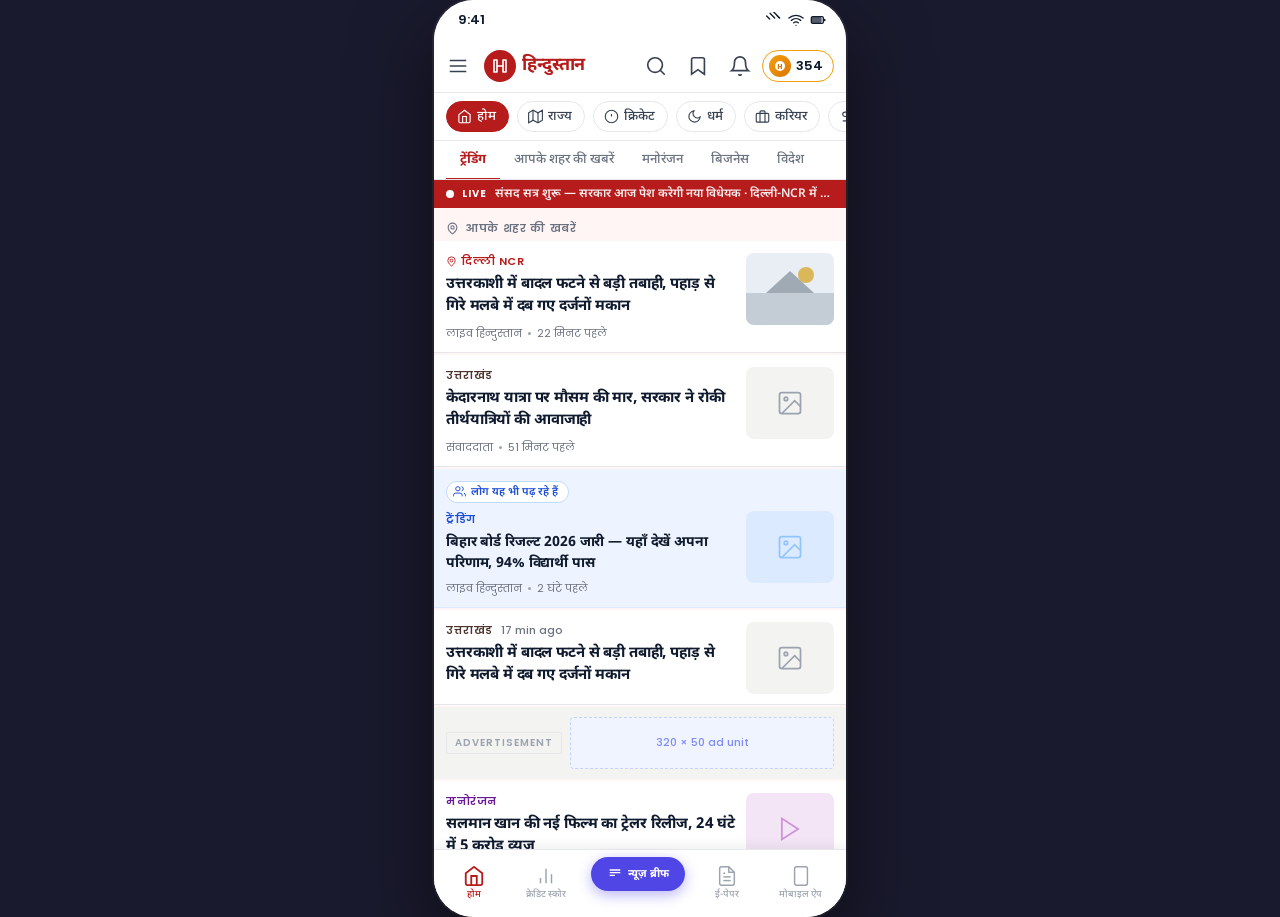
==== lh-home-screen.html @ f662c7d0 "feat: add LH Home screen + wire onboarding flow - lh-home-screen.html — 412×917px mobile Home screen" ====
<!DOCTYPE html>
<html lang="hi" dir="ltr">
<head>
  <meta charset="utf-8">
  <meta name="viewport" content="width=device-width, initial-scale=1.0">
  <title>लाइव हिन्दुस्तान — होम</title>
  <link rel="preconnect" href="https://fonts.googleapis.com">
  <link rel="preconnect" href="https://fonts.gstatic.com" crossorigin>
  <link href="https://fonts.googleapis.com/css2?family=Noto+Sans+Devanagari:wght@400;500;700&family=Poppins:wght@400;500;600;700&display=swap" rel="stylesheet">
  <style>
    /* ─── Tokens ─────────────────────────────────────── */
    :root {
      --khabar-50:  #FFF5F5;
      --khabar-100: #FFCDD2;
      --khabar-600: #B71C1C;
      --khabar-700: #9E1414;

      --ink-900: #0F1A2E;
      --ink-700: #374151;
      --ink-500: #6B7280;
      --ink-300: #9CA3AF;
      --ink-100: #E5E7EB;

      --paper:          #FAFAF8;
      --surface:        #FFFFFF;
      --surface-raised: #F3F4F2;
      --line:           #E5E7EB;
      --line-strong:    #D1D5DB;

      --cat-sports:            #E65100;
      --cat-sports-bg:         #FFF3E0;
      --cat-entertainment:     #6A1B9A;
      --cat-entertainment-bg:  #F3E5F5;
      --cat-national:          #4E342E;
      --cat-national-bg:       #EFEBE9;
      --cat-info:              #0277BD;
      --cat-info-bg:           #E1F5FE;
      --cat-local:             #1B5E20;
      --cat-local-bg:          #E8F5E9;

      --coin-gold: #F59E0B;

      --radius-sm:   4px;
      --radius-md:   8px;
      --radius-lg:  12px;
      --radius-full: 9999px;

      --shadow-xs: 0 1px 2px rgba(15,26,46,0.06);
      --shadow-sm: 0 2px 8px rgba(15,26,46,0.10);

      --duration-sm: 160ms;
      --duration-md: 240ms;
      --ease-out: cubic-bezier(0.16,1,0.3,1);

      --font-deva:  'Noto Sans Devanagari', sans-serif;
      --font-latin: 'Poppins', sans-serif;

      /* phone frame */
      --frame-w: 412px;
      --frame-h: 917px;
    }

    *, *::before, *::after { box-sizing: border-box; margin: 0; padding: 0; }
    html { background: #1a1a2e; min-height: 100vh; display: flex; align-items: center; justify-content: center; }
    body { font-family: var(--font-deva); color: var(--ink-900); -webkit-font-smoothing: antialiased; }
    a { color: inherit; text-decoration: none; }
    img, svg { display: block; }
    button { font: inherit; cursor: pointer; border: none; background: none; }

    /* ─── Phone Frame ─────────────────────────────────── */
    .phone-frame {
      width: var(--frame-w);
      height: var(--frame-h);
      background: var(--khabar-50);
      border-radius: 40px;
      overflow: hidden;
      position: relative;
      box-shadow: 0 32px 80px rgba(0,0,0,0.55), 0 0 0 2px rgba(255,255,255,0.08);
      display: flex;
      flex-direction: column;
    }

    /* ─── Status Bar ──────────────────────────────────── */
    .status-bar {
      background: var(--surface);
      height: 40px;
      display: flex;
      align-items: center;
      justify-content: space-between;
      padding: 0 20px 0 24px;
      flex-shrink: 0;
    }
    .status-time {
      font-family: var(--font-latin);
      font-size: 13px;
      font-weight: 600;
      color: var(--ink-900);
    }
    .status-icons {
      display: flex;
      align-items: center;
      gap: 6px;
      color: var(--ink-900);
    }
    .status-icons svg { width:16px; height:16px; stroke:currentColor; stroke-width:2; fill:none; }

    /* ─── App Header ──────────────────────────────────── */
    .app-header {
      background: var(--surface);
      border-bottom: 1px solid var(--line);
      flex-shrink: 0;
      box-shadow: var(--shadow-xs);
    }
    .app-header-row {
      height: 52px;
      display: flex;
      align-items: center;
      justify-content: space-between;
      padding: 0 12px 0 4px;
    }
    .header-left {
      display: flex;
      align-items: center;
      gap: 2px;
    }
    .icon-btn {
      width: 40px;
      height: 40px;
      display: grid;
      place-items: center;
      border-radius: var(--radius-sm);
      color: var(--ink-700);
      transition: background var(--duration-sm);
    }
    .icon-btn:hover { background: var(--surface-raised); }
    .icon-btn svg { width:22px; height:22px; stroke:currentColor; stroke-width:1.8; fill:none; }

    .lh-wordmark {
      display: flex;
      align-items: center;
      gap: 6px;
      padding: 0 4px;
    }
    .lh-logo-circle {
      width: 32px; height: 32px;
      background: var(--khabar-600);
      border-radius: 50%;
      display: flex; align-items: center; justify-content: center;
      flex-shrink: 0;
    }
    .lh-logo-circle svg { width:18px; height:18px; fill:none; stroke:#fff; stroke-width:2.2; }
    .lh-brand-text {
      font-family: var(--font-deva);
      font-size: 18px;
      font-weight: 700;
      color: var(--khabar-600);
      letter-spacing: -0.02em;
      line-height: 1;
    }

    .header-right {
      display: flex;
      align-items: center;
      gap: 2px;
    }
    .coin-badge {
      display: flex;
      align-items: center;
      gap: 5px;
      background: var(--surface);
      border: 1.5px solid var(--coin-gold);
      border-radius: var(--radius-full);
      padding: 4px 10px 4px 6px;
      font-family: var(--font-latin);
      font-size: 13px;
      font-weight: 600;
      color: var(--ink-900);
    }
    .coin-circle {
      width: 22px; height: 22px;
      background: linear-gradient(135deg, #F59E0B, #D97706);
      border-radius: 50%;
      display: flex; align-items: center; justify-content: center;
    }
    .coin-circle svg { width:12px; height:12px; fill:#fff; }

    /* ─── Category Nav ────────────────────────────────── */
    .category-nav {
      background: var(--surface);
      overflow-x: auto;
      scrollbar-width: none;
      -webkit-overflow-scrolling: touch;
      flex-shrink: 0;
      padding: 8px 12px;
      display: flex;
      gap: 8px;
      align-items: center;
      border-bottom: 1px solid var(--line);
    }
    .category-nav::-webkit-scrollbar { display: none; }

    .cat-pill {
      display: flex;
      align-items: center;
      gap: 5px;
      padding: 6px 12px 6px 10px;
      border-radius: var(--radius-full);
      border: 1.5px solid var(--line);
      font-family: var(--font-deva);
      font-size: 13px;
      font-weight: 500;
      color: var(--ink-700);
      white-space: nowrap;
      flex-shrink: 0;
      background: var(--surface);
      transition: all var(--duration-sm);
    }
    .cat-pill svg { width:15px; height:15px; stroke:currentColor; stroke-width:1.8; fill:none; flex-shrink:0; }
    .cat-pill:hover { border-color: var(--khabar-600); color: var(--khabar-600); }

    .cat-pill.active {
      background: var(--khabar-600);
      border-color: var(--khabar-600);
      color: #fff;
    }
    .cat-pill.active svg { stroke: #fff; }

    /* ─── Sub Nav ─────────────────────────────────────── */
    .sub-nav {
      background: var(--surface);
      overflow-x: auto;
      scrollbar-width: none;
      flex-shrink: 0;
      border-bottom: 1.5px solid var(--line);
    }
    .sub-nav::-webkit-scrollbar { display: none; }
    .sub-nav-inner {
      display: flex;
      align-items: center;
      padding: 0 12px;
      gap: 0;
    }
    .sub-tab {
      padding: 10px 14px;
      font-family: var(--font-deva);
      font-size: 13px;
      font-weight: 500;
      color: var(--ink-500);
      white-space: nowrap;
      border-bottom: 2px solid transparent;
      margin-bottom: -1.5px;
      transition: all var(--duration-sm);
      flex-shrink: 0;
    }
    .sub-tab:hover { color: var(--khabar-600); }
    .sub-tab.active {
      color: var(--khabar-600);
      border-bottom-color: var(--khabar-600);
      font-weight: 700;
    }

    /* ─── Feed ────────────────────────────────────────── */
    .feed {
      flex: 1;
      overflow-y: auto;
      background: var(--khabar-50);
      scrollbar-width: none;
      padding-bottom: 72px; /* bottom nav clearance */
    }
    .feed::-webkit-scrollbar { display: none; }

    /* Section label */
    .section-label {
      display: flex;
      align-items: center;
      gap: 6px;
      padding: 10px 12px 4px;
      font-family: var(--font-latin);
      font-size: 11px;
      font-weight: 600;
      letter-spacing: 0.06em;
      text-transform: uppercase;
      color: var(--ink-500);
    }
    .section-label svg { width:13px; height:13px; stroke:currentColor; stroke-width:2; fill:none; }

    /* ── News Card ── */
    .news-card {
      background: var(--surface);
      margin: 0 0 2px;
      padding: 12px 12px 10px;
      display: flex;
      gap: 10px;
      align-items: flex-start;
      border-bottom: 1px solid var(--line);
    }
    .news-card:first-of-type { margin-top: 0; }

    .card-body { flex: 1; min-width: 0; }
    .card-cat {
      font-family: var(--font-latin);
      font-size: 11px;
      font-weight: 600;
      letter-spacing: 0.05em;
      text-transform: uppercase;
      color: var(--khabar-600);
      margin-bottom: 4px;
      display: flex;
      align-items: center;
      gap: 4px;
    }
    .card-cat svg { width:11px; height:11px; stroke:currentColor; stroke-width:2; fill:none; }
    .card-cat.cat-uttarakhand { color: var(--cat-national); }
    .card-cat.cat-sports      { color: var(--cat-sports); }
    .card-cat.cat-entertainment { color: var(--cat-entertainment); }

    .card-headline {
      font-family: var(--font-deva);
      font-size: 15px;
      font-weight: 700;
      line-height: 1.5;
      color: var(--ink-900);
      letter-spacing: -0.01em;
      margin-bottom: 6px;
      display: -webkit-box;
      -webkit-line-clamp: 3;
      -webkit-box-orient: vertical;
      overflow: hidden;
    }
    .card-meta {
      font-family: var(--font-latin);
      font-size: 11px;
      color: var(--ink-500);
      display: flex;
      align-items: center;
      gap: 6px;
    }
    .card-meta .dot { width:3px; height:3px; background:var(--ink-300); border-radius:50%; flex-shrink:0; }

    .card-thumb {
      width: 88px;
      height: 72px;
      border-radius: var(--radius-md);
      overflow: hidden;
      flex-shrink: 0;
      background: var(--surface-raised);
      position: relative;
    }
    .card-thumb img { width:100%; height:100%; object-fit:cover; }
    /* placeholder thumb */
    .card-thumb.placeholder {
      display: flex; align-items: center; justify-content: center;
    }
    .card-thumb.placeholder svg { width:28px; height:28px; stroke:var(--ink-300); stroke-width:1.5; fill:none; }

    /* ── Trending card (light blue bg) ── */
    .card-trending {
      background: #EEF4FF;
      border-bottom: 1px solid #DBEAFE;
      margin: 0 0 2px;
      padding: 12px 12px 10px;
    }
    .trending-chip {
      display: inline-flex;
      align-items: center;
      gap: 5px;
      background: var(--surface);
      border: 1px solid #BFDBFE;
      border-radius: var(--radius-full);
      padding: 3px 10px 3px 6px;
      font-family: var(--font-deva);
      font-size: 11px;
      font-weight: 600;
      color: #1D4ED8;
      margin-bottom: 8px;
    }
    .trending-chip svg { width:13px; height:13px; stroke:#1D4ED8; stroke-width:1.8; fill:none; }
    .card-trending .card-headline { font-size: 15px; }

    /* ── Ad strip ── */
    .ad-strip {
      background: var(--surface-raised);
      margin: 2px 0;
      padding: 10px 12px;
      display: flex;
      align-items: center;
      justify-content: center;
      gap: 8px;
    }
    .ad-label {
      font-family: var(--font-latin);
      font-size: 10px;
      font-weight: 600;
      letter-spacing: 0.1em;
      color: var(--ink-300);
      text-transform: uppercase;
      border: 1px solid var(--line);
      padding: 2px 8px;
      border-radius: 2px;
    }
    .ad-banner {
      flex: 1;
      height: 52px;
      background: #F0F4FF;
      border-radius: var(--radius-sm);
      border: 1px dashed #C7D2FE;
      display: flex; align-items: center; justify-content: center;
    }
    .ad-banner-text {
      font-family: var(--font-latin);
      font-size: 11px;
      color: #818CF8;
      font-weight: 500;
    }

    /* ── Breaking strip ── */
    .breaking-strip {
      background: var(--khabar-600);
      padding: 6px 12px;
      display: flex;
      align-items: center;
      gap: 8px;
      margin: 0 0 2px;
    }
    .live-dot {
      width: 8px; height: 8px;
      background: #fff;
      border-radius: 50%;
      flex-shrink: 0;
      animation: pulse-live 1.6s ease-in-out infinite;
    }
    @keyframes pulse-live {
      0%, 100% { opacity: 1; }
      50% { opacity: 0.3; }
    }
    .breaking-label {
      font-family: var(--font-latin);
      font-size: 10px;
      font-weight: 700;
      letter-spacing: 0.1em;
      color: #fff;
      text-transform: uppercase;
      flex-shrink: 0;
    }
    .breaking-text {
      font-family: var(--font-deva);
      font-size: 12px;
      font-weight: 600;
      color: rgba(255,255,255,0.92);
      white-space: nowrap;
      overflow: hidden;
      text-overflow: ellipsis;
    }

    /* ─── Bottom Tab Bar ──────────────────────────────── */
    .bottom-nav {
      position: absolute;
      bottom: 0; left: 0; right: 0;
      height: 68px;
      background: var(--surface);
      border-top: 1px solid var(--line);
      display: flex;
      align-items: center;
      justify-content: space-around;
      padding: 0 6px 8px;
      box-shadow: 0 -2px 12px rgba(15,26,46,0.08);
      z-index: 20;
    }
    .tab-item {
      display: flex;
      flex-direction: column;
      align-items: center;
      gap: 3px;
      padding: 6px 10px 0;
      min-width: 52px;
      color: var(--ink-300);
      transition: color var(--duration-sm);
    }
    .tab-item svg { width:22px; height:22px; stroke:currentColor; stroke-width:1.6; fill:none; }
    .tab-label {
      font-family: var(--font-deva);
      font-size: 9.5px;
      font-weight: 500;
      line-height: 1;
      white-space: nowrap;
    }
    .tab-item.active { color: var(--khabar-600); }
    .tab-item.active svg { stroke-width: 2; }

    .tab-center {
      display: flex;
      flex-direction: column;
      align-items: center;
      gap: 3px;
      margin-top: -12px;
    }
    .tab-center-pill {
      background: #4F46E5;
      border-radius: var(--radius-full);
      padding: 9px 16px;
      display: flex;
      align-items: center;
      gap: 5px;
      box-shadow: 0 4px 14px rgba(79,70,229,0.4);
    }
    .tab-center-pill svg { width:16px; height:16px; stroke:#fff; stroke-width:2; fill:none; }
    .tab-center-label {
      font-family: var(--font-deva);
      font-size: 11px;
      font-weight: 700;
      color: #fff;
      white-space: nowrap;
    }
    .tab-center .tab-label { font-size: 9.5px; color: var(--ink-300); }

    /* ─── Reduced motion ──────────────────────────────── */
    @media (prefers-reduced-motion: reduce) {
      *, *::before, *::after { animation-duration: 0.01ms !important; transition-duration: 0.01ms !important; }
    }
  </style>
</head>
<body>

<div class="phone-frame" id="homeScreen">

  <!-- Status bar -->
  <div class="status-bar">
    <span class="status-time">9:41</span>
    <span class="status-icons">
      <!-- Signal -->
      <svg viewBox="0 0 24 24"><path d="M1 6l4.5 4.5M6 2l7 7M11.5 0l9 9M16 5l4 4" stroke-linecap="round"/></svg>
      <!-- Wifi -->
      <svg viewBox="0 0 24 24"><path d="M5 12.55a11 11 0 0 1 14.08 0M1.42 9a16 16 0 0 1 21.16 0M8.53 16.11a6 6 0 0 1 6.95 0M12 20h.01" stroke-linecap="round"/></svg>
      <!-- Battery -->
      <svg viewBox="0 0 24 24"><rect x="2" y="7" width="18" height="10" rx="2"/><path d="M22 11v2" stroke-linecap="round"/><rect x="3.5" y="8.5" width="13" height="7" rx="1" fill="currentColor" opacity="0.7"/></svg>
    </span>
  </div>

  <!-- App Header -->
  <header class="app-header">
    <div class="app-header-row">
      <div class="header-left">
        <button class="icon-btn" aria-label="मेन्यू">
          <svg viewBox="0 0 24 24"><line x1="3" y1="6" x2="21" y2="6"/><line x1="3" y1="12" x2="21" y2="12"/><line x1="3" y1="18" x2="21" y2="18"/></svg>
        </button>
        <a href="#" class="lh-wordmark" aria-label="लाइव हिन्दुस्तान होम">
          <div class="lh-logo-circle">
            <svg viewBox="0 0 24 24"><path d="M4 4h4v16H4zM16 4h4v16h-4zM8 12h8" stroke-linecap="round" stroke-linejoin="round"/></svg>
          </div>
          <span class="lh-brand-text">हिन्दुस्तान</span>
        </a>
      </div>
      <div class="header-right">
        <button class="icon-btn" aria-label="खोज">
          <svg viewBox="0 0 24 24"><circle cx="11" cy="11" r="8"/><path d="m21 21-4.35-4.35" stroke-linecap="round"/></svg>
        </button>
        <button class="icon-btn" aria-label="सहेजें">
          <svg viewBox="0 0 24 24"><path d="M19 21l-7-5-7 5V5a2 2 0 0 1 2-2h10a2 2 0 0 1 2 2z"/></svg>
        </button>
        <button class="icon-btn" aria-label="सूचनाएँ">
          <svg viewBox="0 0 24 24"><path d="M18 8A6 6 0 0 0 6 8c0 7-3 9-3 9h18s-3-2-3-9"/><path d="M13.73 21a2 2 0 0 1-3.46 0"/></svg>
        </button>
        <button class="coin-badge" aria-label="HT सिक्के: 354">
          <div class="coin-circle">
            <svg viewBox="0 0 12 12" fill="white"><circle cx="6" cy="6" r="5"/><text x="6" y="9" text-anchor="middle" font-size="7" font-weight="700" fill="#D97706">H</text></svg>
          </div>
          <span>354</span>
        </button>
      </div>
    </div>
  </header>

  <!-- Category Nav Pills -->
  <nav class="category-nav" aria-label="श्रेणियाँ">
    <button class="cat-pill active" aria-current="true">
      <svg viewBox="0 0 24 24"><path d="M3 9l9-7 9 7v11a2 2 0 0 1-2 2H5a2 2 0 0 1-2-2z"/><polyline points="9 22 9 12 15 12 15 22"/></svg>
      होम
    </button>
    <button class="cat-pill">
      <svg viewBox="0 0 24 24"><polygon points="1 6 1 22 8 18 16 22 23 18 23 2 16 6 8 2 1 6"/><line x1="8" y1="2" x2="8" y2="18"/><line x1="16" y1="6" x2="16" y2="22"/></svg>
      राज्य
    </button>
    <button class="cat-pill">
      <svg viewBox="0 0 24 24"><circle cx="12" cy="12" r="10"/><line x1="12" y1="8" x2="12" y2="12"/><line x1="12" y1="16" x2="12.01" y2="16"/></svg>
      क्रिकेट
    </button>
    <button class="cat-pill">
      <svg viewBox="0 0 24 24"><path d="M21 12.79A9 9 0 1 1 11.21 3 7 7 0 0 0 21 12.79z"/></svg>
      धर्म
    </button>
    <button class="cat-pill">
      <svg viewBox="0 0 24 24"><rect x="2" y="7" width="20" height="14" rx="2"/><path d="M16 21V5a2 2 0 0 0-2-2h-4a2 2 0 0 0-2 2v16"/></svg>
      करियर
    </button>
    <button class="cat-pill">
      <svg viewBox="0 0 24 24"><line x1="12" y1="1" x2="12" y2="23"/><path d="M17 5H9.5a3.5 3.5 0 0 0 0 7h5a3.5 3.5 0 0 1 0 7H6"/></svg>
      बिजनेस
    </button>
    <button class="cat-pill">
      <svg viewBox="0 0 24 24"><circle cx="12" cy="12" r="4"/><path d="M12 2v2M12 20v2M4.93 4.93l1.41 1.41M17.66 17.66l1.41 1.41M2 12h2M20 12h2M6.34 17.66l-1.41 1.41M19.07 4.93l-1.41 1.41"/></svg>
      राशिफल
    </button>
  </nav>

  <!-- Sub Nav -->
  <nav class="sub-nav" aria-label="उप-श्रेणियाँ">
    <div class="sub-nav-inner">
      <button class="sub-tab active" aria-current="true">ट्रेंडिंग</button>
      <button class="sub-tab">आपके शहर की खबरें</button>
      <button class="sub-tab">मनोरंजन</button>
      <button class="sub-tab">बिजनेस</button>
      <button class="sub-tab">विदेश</button>
    </div>
  </nav>

  <!-- Breaking strip -->
  <div class="breaking-strip" role="marquee" aria-live="polite">
    <div class="live-dot" aria-hidden="true"></div>
    <span class="breaking-label">LIVE</span>
    <span class="breaking-text">संसद सत्र शुरू — सरकार आज पेश करेगी नया विधेयक · दिल्ली-NCR में भारी बारिश का अनुमान</span>
  </div>

  <!-- News Feed -->
  <main class="feed" id="main" aria-label="खबरें">

    <!-- Section: आपके शहर की खबरें -->
    <div class="section-label">
      <svg viewBox="0 0 24 24"><path d="M20 10c0 6-8 12-8 12s-8-6-8-12a8 8 0 0 1 16 0Z"/><circle cx="12" cy="10" r="3"/></svg>
      आपके शहर की खबरें
    </div>

    <!-- Card 1 – Local lead -->
    <article class="news-card">
      <div class="card-body">
        <div class="card-cat">
          <svg viewBox="0 0 24 24"><path d="M20 10c0 6-8 12-8 12s-8-6-8-12a8 8 0 0 1 16 0Z"/><circle cx="12" cy="10" r="3"/></svg>
          दिल्ली NCR
        </div>
        <h2 class="card-headline">उत्तरकाशी में बादल फटने से बड़ी तबाही, पहाड़ से गिरे मलबे में दब गए दर्जनों मकान</h2>
        <div class="card-meta">
          <span>लाइव हिन्दुस्तान</span>
          <span class="dot"></span>
          <time datetime="2026-06-29T10:00">22 मिनट पहले</time>
        </div>
      </div>
      <div class="card-thumb">
        <svg viewBox="0 0 88 72" xmlns="http://www.w3.org/2000/svg">
          <rect width="88" height="72" fill="#E9EEF5"/>
          <rect x="0" y="40" width="88" height="32" fill="#C4CDD6"/>
          <path d="M20 40 L44 18 L68 40 Z" fill="#A0AAB4"/>
          <circle cx="60" cy="22" r="8" fill="#D4A017" opacity="0.7"/>
        </svg>
      </div>
    </article>

    <!-- Card 2 – Local -->
    <article class="news-card">
      <div class="card-body">
        <div class="card-cat cat-uttarakhand">उत्तराखंड</div>
        <h2 class="card-headline">केदारनाथ यात्रा पर मौसम की मार, सरकार ने रोकी तीर्थयात्रियों की आवाजाही</h2>
        <div class="card-meta">
          <span>संवाददाता</span>
          <span class="dot"></span>
          <time datetime="2026-06-29T09:30">51 मिनट पहले</time>
        </div>
      </div>
      <div class="card-thumb placeholder">
        <svg viewBox="0 0 24 24"><rect x="3" y="3" width="18" height="18" rx="2"/><circle cx="8.5" cy="8.5" r="1.5"/><polyline points="21 15 16 10 5 21"/></svg>
      </div>
    </article>

    <!-- Trending card -->
    <div class="card-trending">
      <div class="trending-chip">
        <svg viewBox="0 0 24 24"><path d="M17 21v-2a4 4 0 0 0-4-4H5a4 4 0 0 0-4 4v2"/><circle cx="9" cy="7" r="4"/><path d="M23 21v-2a4 4 0 0 0-3-3.87"/><path d="M16 3.13a4 4 0 0 1 0 7.75"/></svg>
        लोग यह भी पढ़ रहे हैं
      </div>
      <div style="display:flex; gap:10px; align-items:flex-start;">
        <div class="card-body">
          <div class="card-cat" style="color:#1D4ED8;">ट्रेंडिंग</div>
          <h2 class="card-headline" style="font-size:14px;">बिहार बोर्ड रिजल्ट 2026 जारी — यहाँ देखें अपना परिणाम, 94% विद्यार्थी पास</h2>
          <div class="card-meta">
            <span>लाइव हिन्दुस्तान</span>
            <span class="dot"></span>
            <time datetime="2026-06-29T08:00">2 घंटे पहले</time>
          </div>
        </div>
        <div class="card-thumb placeholder" style="background:#DBEAFE;">
          <svg viewBox="0 0 24 24" style="stroke:#93C5FD;"><rect x="3" y="3" width="18" height="18" rx="2"/><circle cx="8.5" cy="8.5" r="1.5"/><polyline points="21 15 16 10 5 21"/></svg>
        </div>
      </div>
    </div>

    <!-- Card 3 – Standard -->
    <article class="news-card">
      <div class="card-body">
        <div class="card-cat cat-uttarakhand">
          उत्तराखंड
          <span class="dot" style="background:var(--ink-300);"></span>
          <time datetime="2026-06-29T09:24" style="font-size:11px; color:var(--ink-500); text-transform:none; letter-spacing:0; font-weight:500;">17 min ago</time>
        </div>
        <h2 class="card-headline">उत्तरकाशी में बादल फटने से बड़ी तबाही, पहाड़ से गिरे मलबे में दब गए दर्जनों मकान</h2>
      </div>
      <div class="card-thumb placeholder">
        <svg viewBox="0 0 24 24"><rect x="3" y="3" width="18" height="18" rx="2"/><circle cx="8.5" cy="8.5" r="1.5"/><polyline points="21 15 16 10 5 21"/></svg>
      </div>
    </article>

    <!-- Ad strip -->
    <div class="ad-strip" role="complementary" aria-label="विज्ञापन">
      <span class="ad-label">Advertisement</span>
      <div class="ad-banner">
        <span class="ad-banner-text">320 × 50 ad unit</span>
      </div>
    </div>

    <!-- Card 4 – Entertainment -->
    <article class="news-card">
      <div class="card-body">
        <div class="card-cat cat-entertainment">मनोरंजन</div>
        <h2 class="card-headline">सलमान खान की नई फिल्म का ट्रेलर रिलीज, 24 घंटे में 5 करोड़ व्यूज</h2>
        <div class="card-meta">
          <span>मनोरंजन डेस्क</span>
          <span class="dot"></span>
          <time datetime="2026-06-29T07:00">3 घंटे पहले</time>
        </div>
      </div>
      <div class="card-thumb placeholder" style="background:#F3E5F5;">
        <svg viewBox="0 0 24 24" style="stroke:#CE93D8;"><polygon points="5 3 19 12 5 21 5 3"/></svg>
      </div>
    </article>

    <!-- Card 5 – Sports -->
    <article class="news-card">
      <div class="card-body">
        <div class="card-cat cat-sports">क्रिकेट</div>
        <h2 class="card-headline">India vs England: रोहित शर्मा का तूफानी शतक, टीम इंडिया ने बनाए 320 रन</h2>
        <div class="card-meta">
          <span>खेल डेस्क</span>
          <span class="dot"></span>
          <time datetime="2026-06-29T06:30">4 घंटे पहले</time>
          <span class="dot"></span>
          <span>LIVE</span>
        </div>
      </div>
      <div class="card-thumb placeholder" style="background:#FFF3E0;">
        <svg viewBox="0 0 24 24" style="stroke:#FFCC80;"><circle cx="12" cy="12" r="10"/><path d="M4.93 4.93 19.07 19.07"/><path d="M4.93 19.07 19.07 4.93"/></svg>
      </div>
    </article>

  </main>

  <!-- Bottom Navigation -->
  <nav class="bottom-nav" aria-label="मुख्य नेविगेशन">
    <a class="tab-item active" href="#" aria-current="page">
      <svg viewBox="0 0 24 24"><path d="M3 9l9-7 9 7v11a2 2 0 0 1-2 2H5a2 2 0 0 1-2-2z"/><polyline points="9 22 9 12 15 12 15 22"/></svg>
      <span class="tab-label">होम</span>
    </a>
    <a class="tab-item" href="#">
      <svg viewBox="0 0 24 24"><line x1="18" y1="20" x2="18" y2="10"/><line x1="12" y1="20" x2="12" y2="4"/><line x1="6" y1="20" x2="6" y2="14"/></svg>
      <span class="tab-label">क्रेडिट स्कोर</span>
    </a>
    <div class="tab-center">
      <button class="tab-center-pill" aria-label="न्यूज़ ब्रीफ खोलें">
        <svg viewBox="0 0 24 24"><path d="M4 6h16M4 10h16M4 14h8"/></svg>
        <span class="tab-center-label">न्यूज़ ब्रीफ</span>
      </button>
    </div>
    <a class="tab-item" href="#">
      <svg viewBox="0 0 24 24"><path d="M14 2H6a2 2 0 0 0-2 2v16a2 2 0 0 0 2 2h12a2 2 0 0 0 2-2V8z"/><polyline points="14 2 14 8 20 8"/><line x1="16" y1="13" x2="8" y2="13"/><line x1="16" y1="17" x2="8" y2="17"/><polyline points="10 9 9 9 8 9"/></svg>
      <span class="tab-label">ई-पेपर</span>
    </a>
    <a class="tab-item" href="#">
      <svg viewBox="0 0 24 24"><rect x="5" y="2" width="14" height="20" rx="2"/><line x1="12" y1="18" x2="12.01" y2="18"/></svg>
      <span class="tab-label">मोबाइल ऐप</span>
    </a>
  </nav>

</div><!-- /phone-frame -->

</body>
</html>
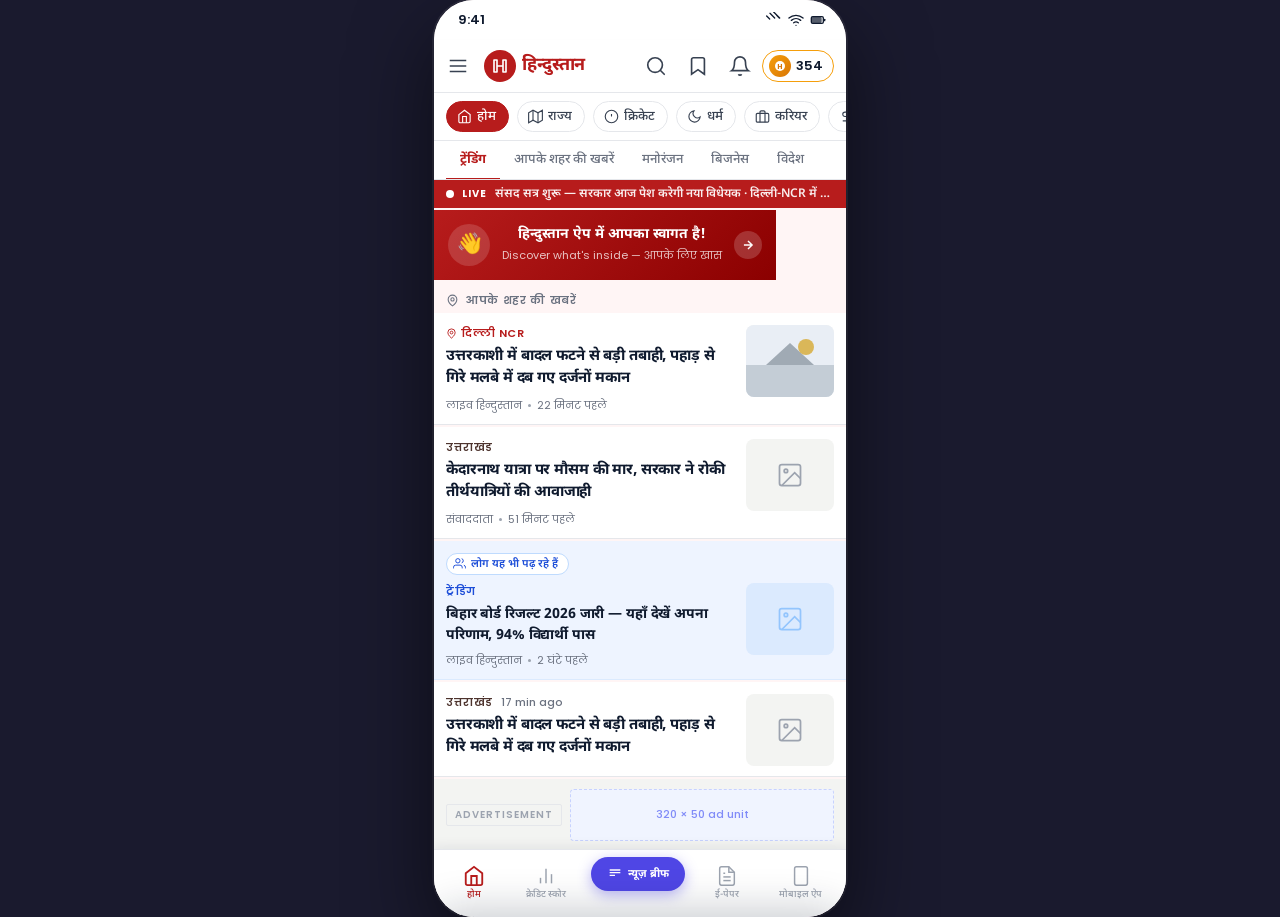
==== commit 3ed44ea5: "feat: add welcome entry banner + bottom sheet on home screen - Crimson gradient entry banner at top " ====
--- a/lh-home-screen.html
+++ b/lh-home-screen.html
@@ -512,6 +512,203 @@
       white-space: nowrap;
     }
     .tab-center .tab-label { font-size: 9.5px; color: var(--ink-300); }
+
+    /* ─── Welcome Entry Banner ───────────────────────── */
+    .welcome-entry {
+      margin: 0 0 2px;
+      background: linear-gradient(135deg, var(--khabar-600) 0%, #8B0000 100%);
+      padding: 14px 14px 14px 14px;
+      display: flex;
+      align-items: center;
+      gap: 12px;
+      cursor: pointer;
+      transition: opacity var(--duration-sm);
+    }
+    .welcome-entry:hover { opacity: 0.93; }
+    .welcome-entry:active { opacity: 0.85; }
+    .we-icon {
+      width: 42px; height: 42px;
+      background: rgba(255,255,255,0.15);
+      border-radius: 50%;
+      display: flex; align-items: center; justify-content: center;
+      flex-shrink: 0;
+      font-size: 20px;
+    }
+    .we-text { flex: 1; min-width: 0; }
+    .we-title {
+      font-family: var(--font-deva);
+      font-size: 14px;
+      font-weight: 700;
+      color: #fff;
+      line-height: 1.4;
+      margin-bottom: 2px;
+    }
+    .we-sub {
+      font-family: var(--font-latin);
+      font-size: 11px;
+      color: rgba(255,255,255,0.75);
+    }
+    .we-arrow {
+      width: 28px; height: 28px;
+      background: rgba(255,255,255,0.18);
+      border-radius: 50%;
+      display: flex; align-items: center; justify-content: center;
+      flex-shrink: 0;
+      color: #fff;
+    }
+    .we-arrow svg { width:14px; height:14px; stroke:#fff; stroke-width:2.5; fill:none; }
+
+    /* ─── Bottom Sheet Overlay ────────────────────────── */
+    .sheet-scrim {
+      position: absolute;
+      inset: 0;
+      background: rgba(15,26,46,0.55);
+      backdrop-filter: blur(2px);
+      z-index: 40;
+      opacity: 0;
+      pointer-events: none;
+      transition: opacity 0.32s var(--ease-out);
+    }
+    .sheet-scrim.open {
+      opacity: 1;
+      pointer-events: auto;
+    }
+
+    .welcome-sheet {
+      position: absolute;
+      bottom: 0; left: 0; right: 0;
+      background: var(--surface);
+      border-radius: 20px 20px 0 0;
+      z-index: 50;
+      display: flex;
+      flex-direction: column;
+      max-height: 74%;
+      box-shadow: 0 -8px 40px rgba(15,26,46,0.22);
+      transform: translateY(100%);
+      transition: transform 0.44s var(--ease-out);
+    }
+    .welcome-sheet.open {
+      transform: translateY(0);
+    }
+
+    .ws-grip {
+      width: 36px; height: 4px;
+      background: var(--line-strong);
+      border-radius: var(--radius-full);
+      margin: 10px auto 0;
+      flex-shrink: 0;
+    }
+    .ws-header {
+      display: flex;
+      align-items: flex-start;
+      gap: 10px;
+      padding: 14px 16px 12px;
+      flex-shrink: 0;
+    }
+    .ws-wave { font-size: 28px; line-height: 1; flex-shrink: 0; }
+    .ws-title-block { flex: 1; min-width: 0; }
+    .ws-title {
+      font-family: var(--font-deva);
+      font-size: 17px;
+      font-weight: 700;
+      color: var(--ink-900);
+      line-height: 1.4;
+      margin-bottom: 3px;
+    }
+    .ws-sub {
+      font-family: var(--font-latin);
+      font-size: 12px;
+      color: var(--ink-500);
+      line-height: 1.4;
+    }
+    .ws-close {
+      width: 32px; height: 32px;
+      border-radius: 50%;
+      background: var(--surface-raised);
+      display: flex; align-items: center; justify-content: center;
+      flex-shrink: 0;
+      color: var(--ink-500);
+    }
+    .ws-close svg { width:16px; height:16px; stroke:currentColor; stroke-width:2; fill:none; }
+    .ws-divider { height: 1px; background: var(--line); margin: 0 16px; flex-shrink: 0; }
+
+    .ws-body {
+      flex: 1;
+      overflow-y: auto;
+      padding: 12px 16px 0;
+      scrollbar-width: none;
+    }
+    .ws-body::-webkit-scrollbar { display: none; }
+
+    .ws-eyebrow {
+      font-family: var(--font-latin);
+      font-size: 10px;
+      font-weight: 700;
+      letter-spacing: 0.1em;
+      text-transform: uppercase;
+      color: var(--ink-300);
+      margin-bottom: 10px;
+    }
+
+    .feat-row {
+      display: flex;
+      align-items: center;
+      gap: 12px;
+      padding: 10px 0;
+      border-bottom: 1px solid var(--line);
+    }
+    .feat-row:last-child { border-bottom: none; }
+    .feat-icon {
+      width: 38px; height: 38px;
+      border-radius: var(--radius-md);
+      display: flex; align-items: center; justify-content: center;
+      flex-shrink: 0;
+    }
+    .feat-icon svg { width:20px; height:20px; stroke:currentColor; stroke-width:1.6; fill:none; }
+    .fi-local  { background: #E8F5E9; color: #1B5E20; }
+    .fi-kaam   { background: #FFF3E0; color: #E65100; }
+    .fi-jobs   { background: #E8EAF6; color: #1A237E; }
+    .fi-astro  { background: #F3E5F5; color: #6A1B9A; }
+    .fi-sports { background: #FFF5F5; color: var(--khabar-600); }
+    .feat-text { flex: 1; min-width: 0; }
+    .feat-name {
+      font-family: var(--font-deva);
+      font-size: 14px;
+      font-weight: 700;
+      color: var(--ink-900);
+      line-height: 1.3;
+    }
+    .feat-desc {
+      font-family: var(--font-deva);
+      font-size: 12px;
+      color: var(--ink-500);
+      line-height: 1.4;
+    }
+    .feat-chevron { color: var(--ink-300); flex-shrink: 0; }
+    .feat-chevron svg { width:16px; height:16px; stroke:currentColor; stroke-width:2; fill:none; }
+
+    .ws-footer {
+      padding: 14px 16px;
+      flex-shrink: 0;
+      border-top: 1px solid var(--line);
+    }
+    .ws-cta {
+      width: 100%;
+      height: 48px;
+      background: var(--khabar-600);
+      color: #fff;
+      border-radius: var(--radius-sm);
+      font-family: var(--font-deva);
+      font-size: 15px;
+      font-weight: 700;
+      display: flex;
+      align-items: center;
+      justify-content: center;
+      gap: 8px;
+      transition: background var(--duration-sm);
+    }
+    .ws-cta:hover { background: var(--khabar-700); }
+    .ws-cta svg { width:18px; height:18px; stroke:#fff; stroke-width:2.5; fill:none; }
 
     /* ─── Reduced motion ──────────────────────────────── */
     @media (prefers-reduced-motion: reduce) {
@@ -623,6 +820,18 @@
   <!-- News Feed -->
   <main class="feed" id="main" aria-label="खबरें">
 
+    <!-- ── Welcome entry banner ── -->
+    <button class="welcome-entry" onclick="openWelcomeSheet()" aria-haspopup="dialog" aria-label="ऐप की विशेषताएँ देखें">
+      <div class="we-icon" aria-hidden="true">👋</div>
+      <div class="we-text">
+        <div class="we-title">हिन्दुस्तान ऐप में आपका स्वागत है!</div>
+        <div class="we-sub">Discover what's inside — आपके लिए खास</div>
+      </div>
+      <div class="we-arrow" aria-hidden="true">
+        <svg viewBox="0 0 24 24"><path d="M5 12h14M12 5l7 7-7 7"/></svg>
+      </div>
+    </button>
+
     <!-- Section: आपके शहर की खबरें -->
     <div class="section-label">
       <svg viewBox="0 0 24 24"><path d="M20 10c0 6-8 12-8 12s-8-6-8-12a8 8 0 0 1 16 0Z"/><circle cx="12" cy="10" r="3"/></svg>
@@ -776,7 +985,113 @@
     </a>
   </nav>
 
+  <!-- ── Scrim ── -->
+  <div class="sheet-scrim" id="sheetScrim" onclick="closeWelcomeSheet()" aria-hidden="true"></div>
+
+  <!-- ── Welcome Bottom Sheet ── -->
+  <div class="welcome-sheet" id="welcomeSheet" role="dialog" aria-modal="true" aria-labelledby="wsTitle">
+
+    <div class="ws-grip" aria-hidden="true"></div>
+
+    <div class="ws-header">
+      <span class="ws-wave" aria-hidden="true">👋</span>
+      <div class="ws-title-block">
+        <div class="ws-title" id="wsTitle">हिन्दुस्तान ऐप में<br>आपका स्वागत है!</div>
+        <div class="ws-sub">Discover what's inside — आपके लिए खास</div>
+      </div>
+      <button class="ws-close" onclick="closeWelcomeSheet()" aria-label="बंद करें">
+        <svg viewBox="0 0 24 24"><line x1="18" y1="6" x2="6" y2="18"/><line x1="6" y1="6" x2="18" y2="18"/></svg>
+      </button>
+    </div>
+
+    <div class="ws-divider" aria-hidden="true"></div>
+
+    <div class="ws-body">
+      <p class="ws-eyebrow">अंदर क्या है</p>
+
+      <div class="feat-row">
+        <div class="feat-icon fi-local" aria-hidden="true">
+          <svg viewBox="0 0 24 24"><path d="M20 10c0 6-8 12-8 12s-8-6-8-12a8 8 0 0 1 16 0Z"/><circle cx="12" cy="10" r="3"/></svg>
+        </div>
+        <div class="feat-text">
+          <div class="feat-name">स्थानीय खबरें</div>
+          <div class="feat-desc">शहर-राज्य की हर ताज़ा खबर</div>
+        </div>
+        <div class="feat-chevron"><svg viewBox="0 0 24 24"><path d="M9 18l6-6-6-6"/></svg></div>
+      </div>
+
+      <div class="feat-row">
+        <div class="feat-icon fi-kaam" aria-hidden="true">
+          <svg viewBox="0 0 24 24"><path d="M12 2v20M17 5H9.5a3.5 3.5 0 0 0 0 7h5a3.5 3.5 0 0 1 0 7H6"/></svg>
+        </div>
+        <div class="feat-text">
+          <div class="feat-name">काम की खबर</div>
+          <div class="feat-desc">रोज़मर्रा की ज़रूरी जानकारी</div>
+        </div>
+        <div class="feat-chevron"><svg viewBox="0 0 24 24"><path d="M9 18l6-6-6-6"/></svg></div>
+      </div>
+
+      <div class="feat-row">
+        <div class="feat-icon fi-jobs" aria-hidden="true">
+          <svg viewBox="0 0 24 24"><rect x="2" y="7" width="20" height="14" rx="2"/><path d="M16 21V5a2 2 0 0 0-2-2h-4a2 2 0 0 0-2 2v16"/></svg>
+        </div>
+        <div class="feat-text">
+          <div class="feat-name">सरकारी नौकरी</div>
+          <div class="feat-desc">Vacancy और परीक्षा अपडेट</div>
+        </div>
+        <div class="feat-chevron"><svg viewBox="0 0 24 24"><path d="M9 18l6-6-6-6"/></svg></div>
+      </div>
+
+      <div class="feat-row">
+        <div class="feat-icon fi-astro" aria-hidden="true">
+          <svg viewBox="0 0 24 24"><circle cx="12" cy="12" r="10"/><path d="M12 2a15.3 15.3 0 0 1 4 10 15.3 15.3 0 0 1-4 10 15.3 15.3 0 0 1-4-10 15.3 15.3 0 0 1 4-10z"/><path d="M2 12h20"/></svg>
+        </div>
+        <div class="feat-text">
+          <div class="feat-name">राशिफल</div>
+          <div class="feat-desc">आज का राशिफल व पंचांग</div>
+        </div>
+        <div class="feat-chevron"><svg viewBox="0 0 24 24"><path d="M9 18l6-6-6-6"/></svg></div>
+      </div>
+
+      <div class="feat-row">
+        <div class="feat-icon fi-sports" aria-hidden="true">
+          <svg viewBox="0 0 24 24"><circle cx="12" cy="12" r="10"/><path d="M4.93 4.93 19.07 19.07"/><path d="M4.93 19.07 19.07 4.93"/></svg>
+        </div>
+        <div class="feat-text">
+          <div class="feat-name">खेल</div>
+          <div class="feat-desc">क्रिकेट लाइव स्कोर और IPL अपडेट</div>
+        </div>
+        <div class="feat-chevron"><svg viewBox="0 0 24 24"><path d="M9 18l6-6-6-6"/></svg></div>
+      </div>
+
+    </div><!-- /ws-body -->
+
+    <div class="ws-footer">
+      <button class="ws-cta" onclick="closeWelcomeSheet()">
+        शुरू करें
+        <svg viewBox="0 0 24 24"><path d="M5 12h14M12 5l7 7-7 7"/></svg>
+      </button>
+    </div>
+
+  </div><!-- /welcome-sheet -->
+
 </div><!-- /phone-frame -->
+
+<script>
+  function openWelcomeSheet() {
+    document.getElementById('welcomeSheet').classList.add('open');
+    document.getElementById('sheetScrim').classList.add('open');
+    document.getElementById('welcomeSheet').focus();
+  }
+  function closeWelcomeSheet() {
+    document.getElementById('welcomeSheet').classList.remove('open');
+    document.getElementById('sheetScrim').classList.remove('open');
+  }
+  // Close on Escape
+  document.addEventListener('keydown', function(e) {
+    if (e.key === 'Escape') closeWelcomeSheet();
+  });
+</script>
 
 </body>
 </html>
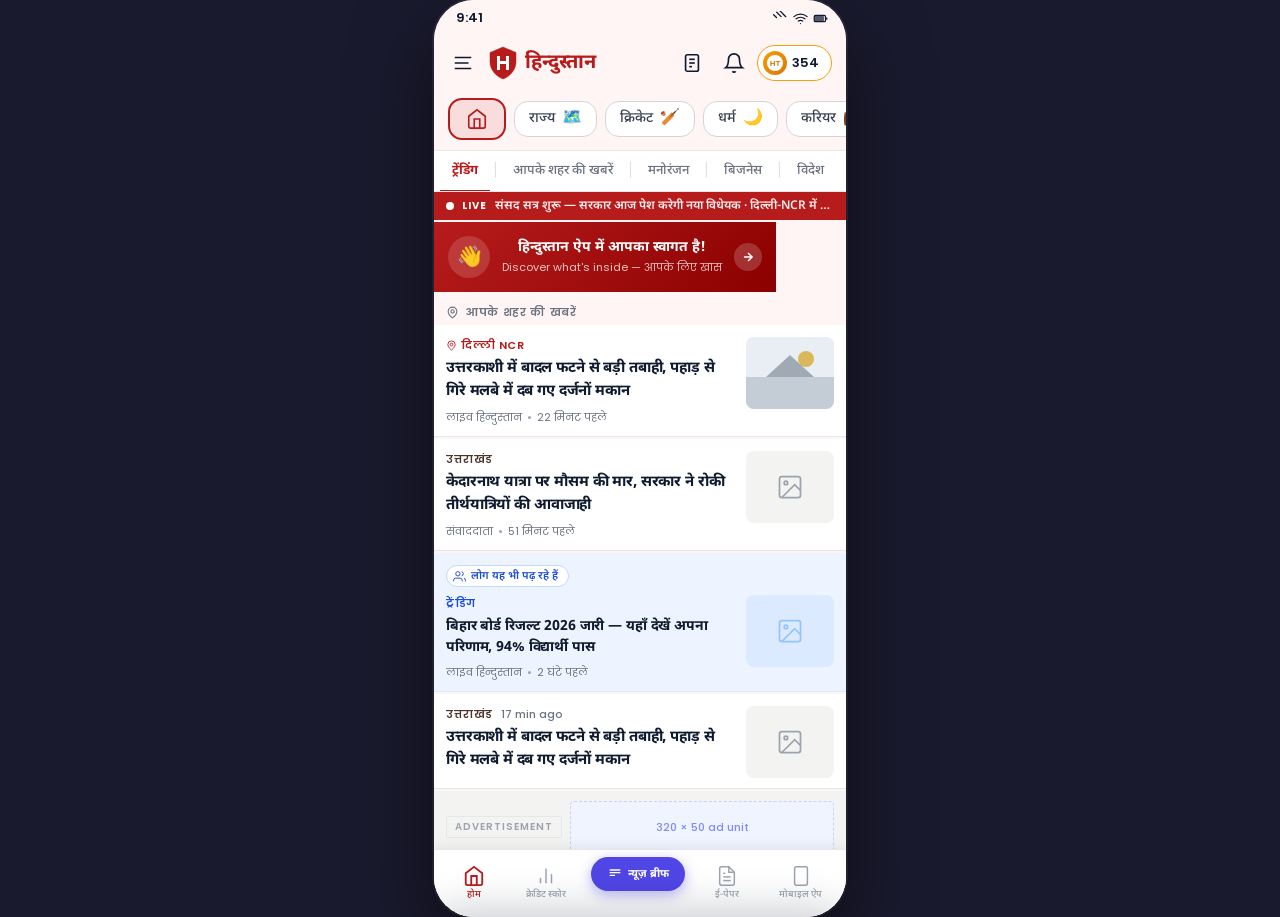
==== commit e805132c: "redesign: top nav matches LH app screenshot - Status bar + header on khabar-50 pink (no white card) " ====
--- a/lh-home-screen.html
+++ b/lh-home-screen.html
@@ -82,12 +82,12 @@
 
     /* ─── Status Bar ──────────────────────────────────── */
     .status-bar {
-      background: var(--surface);
-      height: 40px;
+      background: var(--khabar-50);
+      height: 36px;
       display: flex;
       align-items: center;
       justify-content: space-between;
-      padding: 0 20px 0 24px;
+      padding: 0 18px 0 22px;
       flex-shrink: 0;
     }
     .status-time {
@@ -99,59 +99,53 @@
     .status-icons {
       display: flex;
       align-items: center;
-      gap: 6px;
+      gap: 5px;
       color: var(--ink-900);
     }
-    .status-icons svg { width:16px; height:16px; stroke:currentColor; stroke-width:2; fill:none; }
+    .status-icons svg { width:15px; height:15px; stroke:currentColor; stroke-width:2; fill:none; }
 
     /* ─── App Header ──────────────────────────────────── */
     .app-header {
-      background: var(--surface);
-      border-bottom: 1px solid var(--line);
-      flex-shrink: 0;
-      box-shadow: var(--shadow-xs);
+      background: var(--khabar-50);
+      flex-shrink: 0;
     }
     .app-header-row {
-      height: 52px;
+      height: 54px;
       display: flex;
       align-items: center;
       justify-content: space-between;
-      padding: 0 12px 0 4px;
+      padding: 0 14px 0 10px;
     }
     .header-left {
       display: flex;
       align-items: center;
-      gap: 2px;
+      gap: 6px;
     }
     .icon-btn {
-      width: 40px;
-      height: 40px;
+      width: 38px;
+      height: 38px;
       display: grid;
       place-items: center;
       border-radius: var(--radius-sm);
-      color: var(--ink-700);
+      color: var(--ink-900);
       transition: background var(--duration-sm);
     }
-    .icon-btn:hover { background: var(--surface-raised); }
+    .icon-btn:hover { background: rgba(0,0,0,0.05); }
     .icon-btn svg { width:22px; height:22px; stroke:currentColor; stroke-width:1.8; fill:none; }
 
+    /* HT Shield logo */
     .lh-wordmark {
       display: flex;
       align-items: center;
-      gap: 6px;
-      padding: 0 4px;
-    }
-    .lh-logo-circle {
-      width: 32px; height: 32px;
-      background: var(--khabar-600);
-      border-radius: 50%;
-      display: flex; align-items: center; justify-content: center;
-      flex-shrink: 0;
-    }
-    .lh-logo-circle svg { width:18px; height:18px; fill:none; stroke:#fff; stroke-width:2.2; }
+      gap: 7px;
+    }
+    .ht-shield {
+      width: 30px; height: 34px;
+      flex-shrink: 0;
+    }
     .lh-brand-text {
       font-family: var(--font-deva);
-      font-size: 18px;
+      font-size: 20px;
       font-weight: 700;
       color: var(--khabar-600);
       letter-spacing: -0.02em;
@@ -161,7 +155,7 @@
     .header-right {
       display: flex;
       align-items: center;
-      gap: 2px;
+      gap: 4px;
     }
     .coin-badge {
       display: flex;
@@ -170,60 +164,74 @@
       background: var(--surface);
       border: 1.5px solid var(--coin-gold);
       border-radius: var(--radius-full);
-      padding: 4px 10px 4px 6px;
+      padding: 5px 12px 5px 5px;
       font-family: var(--font-latin);
       font-size: 13px;
       font-weight: 600;
       color: var(--ink-900);
     }
     .coin-circle {
-      width: 22px; height: 22px;
+      width: 24px; height: 24px;
       background: linear-gradient(135deg, #F59E0B, #D97706);
       border-radius: 50%;
       display: flex; align-items: center; justify-content: center;
     }
-    .coin-circle svg { width:12px; height:12px; fill:#fff; }
+    .coin-circle-inner {
+      width: 16px; height: 16px;
+      background: var(--surface);
+      border-radius: 50%;
+      display: flex; align-items: center; justify-content: center;
+      font-family: var(--font-latin);
+      font-size: 8px;
+      font-weight: 800;
+      color: #D97706;
+    }
 
     /* ─── Category Nav ────────────────────────────────── */
     .category-nav {
-      background: var(--surface);
+      background: var(--khabar-50);
       overflow-x: auto;
       scrollbar-width: none;
       -webkit-overflow-scrolling: touch;
       flex-shrink: 0;
-      padding: 8px 12px;
+      padding: 8px 14px 10px;
       display: flex;
       gap: 8px;
       align-items: center;
-      border-bottom: 1px solid var(--line);
     }
     .category-nav::-webkit-scrollbar { display: none; }
 
+    /* Inactive pill */
     .cat-pill {
       display: flex;
       align-items: center;
-      gap: 5px;
-      padding: 6px 12px 6px 10px;
-      border-radius: var(--radius-full);
-      border: 1.5px solid var(--line);
-      font-family: var(--font-deva);
-      font-size: 13px;
+      gap: 7px;
+      padding: 8px 14px;
+      border-radius: 14px;
+      border: 1.5px solid var(--line-strong);
+      font-family: var(--font-deva);
+      font-size: 14px;
       font-weight: 500;
       color: var(--ink-700);
       white-space: nowrap;
       flex-shrink: 0;
       background: var(--surface);
       transition: all var(--duration-sm);
-    }
-    .cat-pill svg { width:15px; height:15px; stroke:currentColor; stroke-width:1.8; fill:none; flex-shrink:0; }
+      line-height: 1.3;
+    }
     .cat-pill:hover { border-color: var(--khabar-600); color: var(--khabar-600); }
-
+    .cat-pill .pill-icon { font-size: 16px; line-height: 1; }
+
+    /* Active pill — home */
     .cat-pill.active {
-      background: var(--khabar-600);
-      border-color: var(--khabar-600);
-      color: #fff;
-    }
-    .cat-pill.active svg { stroke: #fff; }
+      background: #F9DCDC;
+      border: 2px solid var(--khabar-600);
+      color: var(--khabar-600);
+      font-weight: 700;
+      padding: 8px 16px;
+    }
+    .cat-pill.active svg { stroke: var(--khabar-600); }
+    .cat-home-icon { width:22px; height:22px; stroke:var(--khabar-600); stroke-width:1.8; fill:none; flex-shrink:0; }
 
     /* ─── Sub Nav ─────────────────────────────────────── */
     .sub-nav {
@@ -231,24 +239,24 @@
       overflow-x: auto;
       scrollbar-width: none;
       flex-shrink: 0;
-      border-bottom: 1.5px solid var(--line);
+      border-top: 1px solid var(--line);
+      border-bottom: 1px solid var(--line);
     }
     .sub-nav::-webkit-scrollbar { display: none; }
     .sub-nav-inner {
       display: flex;
       align-items: center;
-      padding: 0 12px;
-      gap: 0;
+      padding: 0 6px;
     }
     .sub-tab {
-      padding: 10px 14px;
+      padding: 11px 12px;
       font-family: var(--font-deva);
       font-size: 13px;
       font-weight: 500;
       color: var(--ink-500);
       white-space: nowrap;
-      border-bottom: 2px solid transparent;
-      margin-bottom: -1.5px;
+      border-bottom: 2.5px solid transparent;
+      margin-bottom: -1px;
       transition: all var(--duration-sm);
       flex-shrink: 0;
     }
@@ -257,6 +265,14 @@
       color: var(--khabar-600);
       border-bottom-color: var(--khabar-600);
       font-weight: 700;
+    }
+    .sub-pipe {
+      color: var(--line-strong);
+      font-size: 16px;
+      font-weight: 300;
+      flex-shrink: 0;
+      user-select: none;
+      padding: 0 1px;
     }
 
     /* ─── Feed ────────────────────────────────────────── */
@@ -724,11 +740,8 @@
   <div class="status-bar">
     <span class="status-time">9:41</span>
     <span class="status-icons">
-      <!-- Signal -->
       <svg viewBox="0 0 24 24"><path d="M1 6l4.5 4.5M6 2l7 7M11.5 0l9 9M16 5l4 4" stroke-linecap="round"/></svg>
-      <!-- Wifi -->
       <svg viewBox="0 0 24 24"><path d="M5 12.55a11 11 0 0 1 14.08 0M1.42 9a16 16 0 0 1 21.16 0M8.53 16.11a6 6 0 0 1 6.95 0M12 20h.01" stroke-linecap="round"/></svg>
-      <!-- Battery -->
       <svg viewBox="0 0 24 24"><rect x="2" y="7" width="18" height="10" rx="2"/><path d="M22 11v2" stroke-linecap="round"/><rect x="3.5" y="8.5" width="13" height="7" rx="1" fill="currentColor" opacity="0.7"/></svg>
     </span>
   </div>
@@ -737,29 +750,33 @@
   <header class="app-header">
     <div class="app-header-row">
       <div class="header-left">
+        <!-- Hamburger -->
         <button class="icon-btn" aria-label="मेन्यू">
-          <svg viewBox="0 0 24 24"><line x1="3" y1="6" x2="21" y2="6"/><line x1="3" y1="12" x2="21" y2="12"/><line x1="3" y1="18" x2="21" y2="18"/></svg>
+          <svg viewBox="0 0 24 24"><line x1="3" y1="6" x2="21" y2="6"/><line x1="3" y1="12" x2="18" y2="12"/><line x1="3" y1="18" x2="21" y2="18"/></svg>
         </button>
+        <!-- HT Shield wordmark -->
         <a href="#" class="lh-wordmark" aria-label="लाइव हिन्दुस्तान होम">
-          <div class="lh-logo-circle">
-            <svg viewBox="0 0 24 24"><path d="M4 4h4v16H4zM16 4h4v16h-4zM8 12h8" stroke-linecap="round" stroke-linejoin="round"/></svg>
-          </div>
+          <!-- Shield SVG matching the app logo -->
+          <svg class="ht-shield" viewBox="0 0 30 34" fill="none" xmlns="http://www.w3.org/2000/svg" aria-hidden="true">
+            <path d="M15 1L2 6.5V16C2 23.5 7.8 30.4 15 33C22.2 30.4 28 23.5 28 16V6.5L15 1Z" fill="#B71C1C" stroke="#B71C1C" stroke-width="0.5"/>
+            <path d="M9 10h3v5h6v-5h3v14h-3v-6H12v6H9V10Z" fill="white"/>
+          </svg>
           <span class="lh-brand-text">हिन्दुस्तान</span>
         </a>
       </div>
       <div class="header-right">
-        <button class="icon-btn" aria-label="खोज">
-          <svg viewBox="0 0 24 24"><circle cx="11" cy="11" r="8"/><path d="m21 21-4.35-4.35" stroke-linecap="round"/></svg>
+        <!-- Square note/bookmark icon -->
+        <button class="icon-btn" aria-label="सहेजी खबरें">
+          <svg viewBox="0 0 24 24"><rect x="5" y="3" width="14" height="18" rx="2"/><line x1="9" y1="8" x2="15" y2="8"/><line x1="9" y1="12" x2="15" y2="12"/><line x1="9" y1="16" x2="12" y2="16"/></svg>
         </button>
-        <button class="icon-btn" aria-label="सहेजें">
-          <svg viewBox="0 0 24 24"><path d="M19 21l-7-5-7 5V5a2 2 0 0 1 2-2h10a2 2 0 0 1 2 2z"/></svg>
-        </button>
+        <!-- Bell -->
         <button class="icon-btn" aria-label="सूचनाएँ">
           <svg viewBox="0 0 24 24"><path d="M18 8A6 6 0 0 0 6 8c0 7-3 9-3 9h18s-3-2-3-9"/><path d="M13.73 21a2 2 0 0 1-3.46 0"/></svg>
         </button>
+        <!-- HT Coin badge -->
         <button class="coin-badge" aria-label="HT सिक्के: 354">
           <div class="coin-circle">
-            <svg viewBox="0 0 12 12" fill="white"><circle cx="6" cy="6" r="5"/><text x="6" y="9" text-anchor="middle" font-size="7" font-weight="700" fill="#D97706">H</text></svg>
+            <div class="coin-circle-inner">HT</div>
           </div>
           <span>354</span>
         </button>
@@ -769,43 +786,51 @@
 
   <!-- Category Nav Pills -->
   <nav class="category-nav" aria-label="श्रेणियाँ">
-    <button class="cat-pill active" aria-current="true">
-      <svg viewBox="0 0 24 24"><path d="M3 9l9-7 9 7v11a2 2 0 0 1-2 2H5a2 2 0 0 1-2-2z"/><polyline points="9 22 9 12 15 12 15 22"/></svg>
-      होम
+    <!-- Active: Home only shows icon -->
+    <button class="cat-pill active" aria-current="true" aria-label="होम">
+      <svg class="cat-home-icon" viewBox="0 0 24 24"><path d="M3 9l9-7 9 7v11a2 2 0 0 1-2 2H5a2 2 0 0 1-2-2z"/><polyline points="9 22 9 12 15 12 15 22"/></svg>
     </button>
     <button class="cat-pill">
-      <svg viewBox="0 0 24 24"><polygon points="1 6 1 22 8 18 16 22 23 18 23 2 16 6 8 2 1 6"/><line x1="8" y1="2" x2="8" y2="18"/><line x1="16" y1="6" x2="16" y2="22"/></svg>
       राज्य
+      <span class="pill-icon" aria-hidden="true">🗺️</span>
     </button>
     <button class="cat-pill">
-      <svg viewBox="0 0 24 24"><circle cx="12" cy="12" r="10"/><line x1="12" y1="8" x2="12" y2="12"/><line x1="12" y1="16" x2="12.01" y2="16"/></svg>
       क्रिकेट
+      <span class="pill-icon" aria-hidden="true">🏏</span>
     </button>
     <button class="cat-pill">
-      <svg viewBox="0 0 24 24"><path d="M21 12.79A9 9 0 1 1 11.21 3 7 7 0 0 0 21 12.79z"/></svg>
       धर्म
+      <span class="pill-icon" aria-hidden="true">🌙</span>
     </button>
     <button class="cat-pill">
-      <svg viewBox="0 0 24 24"><rect x="2" y="7" width="20" height="14" rx="2"/><path d="M16 21V5a2 2 0 0 0-2-2h-4a2 2 0 0 0-2 2v16"/></svg>
       करियर
+      <span class="pill-icon" aria-hidden="true">💼</span>
     </button>
     <button class="cat-pill">
-      <svg viewBox="0 0 24 24"><line x1="12" y1="1" x2="12" y2="23"/><path d="M17 5H9.5a3.5 3.5 0 0 0 0 7h5a3.5 3.5 0 0 1 0 7H6"/></svg>
       बिजनेस
+      <span class="pill-icon" aria-hidden="true">📈</span>
     </button>
     <button class="cat-pill">
-      <svg viewBox="0 0 24 24"><circle cx="12" cy="12" r="4"/><path d="M12 2v2M12 20v2M4.93 4.93l1.41 1.41M17.66 17.66l1.41 1.41M2 12h2M20 12h2M6.34 17.66l-1.41 1.41M19.07 4.93l-1.41 1.41"/></svg>
       राशिफल
+      <span class="pill-icon" aria-hidden="true">⭐</span>
+    </button>
+    <button class="cat-pill">
+      मनोरंजन
+      <span class="pill-icon" aria-hidden="true">🎬</span>
     </button>
   </nav>
 
-  <!-- Sub Nav -->
+  <!-- Sub Nav with pipe separators -->
   <nav class="sub-nav" aria-label="उप-श्रेणियाँ">
     <div class="sub-nav-inner">
       <button class="sub-tab active" aria-current="true">ट्रेंडिंग</button>
+      <span class="sub-pipe" aria-hidden="true">|</span>
       <button class="sub-tab">आपके शहर की खबरें</button>
+      <span class="sub-pipe" aria-hidden="true">|</span>
       <button class="sub-tab">मनोरंजन</button>
+      <span class="sub-pipe" aria-hidden="true">|</span>
       <button class="sub-tab">बिजनेस</button>
+      <span class="sub-pipe" aria-hidden="true">|</span>
       <button class="sub-tab">विदेश</button>
     </div>
   </nav>
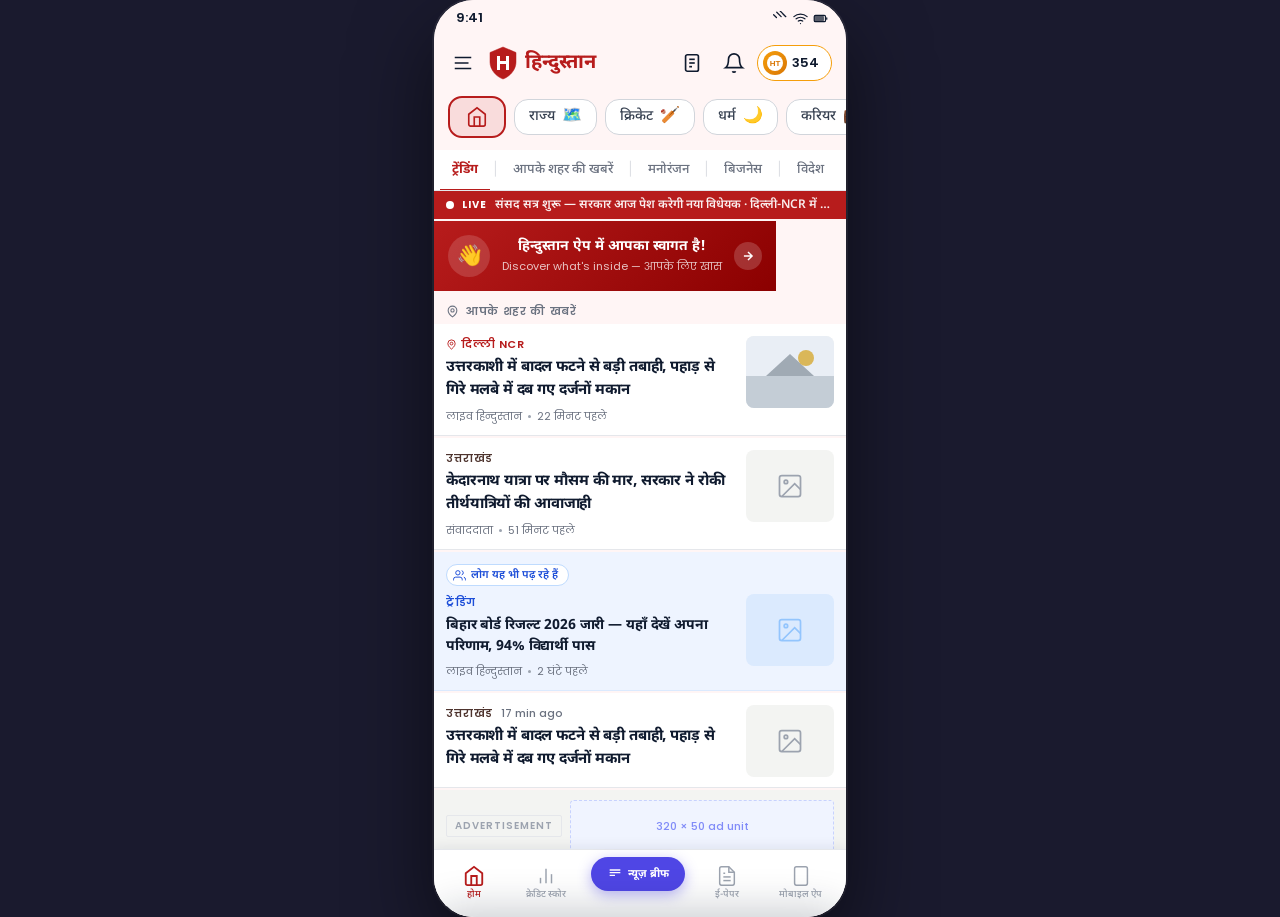
==== commit 27855ad6: "fix: top nav is now one seamless edge-to-edge pink block - Wrap status-bar + app-header + category-n" ====
--- a/lh-home-screen.html
+++ b/lh-home-screen.html
@@ -80,15 +80,21 @@
       flex-direction: column;
     }
 
+    /* ─── Top Nav Wrapper — single edge-to-edge pink block ── */
+    .top-nav-block {
+      background: var(--khabar-50);
+      flex-shrink: 0;
+      width: 100%;
+    }
+
     /* ─── Status Bar ──────────────────────────────────── */
     .status-bar {
-      background: var(--khabar-50);
+      background: transparent;
       height: 36px;
       display: flex;
       align-items: center;
       justify-content: space-between;
       padding: 0 18px 0 22px;
-      flex-shrink: 0;
     }
     .status-time {
       font-family: var(--font-latin);
@@ -106,8 +112,7 @@
 
     /* ─── App Header ──────────────────────────────────── */
     .app-header {
-      background: var(--khabar-50);
-      flex-shrink: 0;
+      background: transparent;
     }
     .app-header-row {
       height: 54px;
@@ -189,12 +194,11 @@
 
     /* ─── Category Nav ────────────────────────────────── */
     .category-nav {
-      background: var(--khabar-50);
+      background: transparent;
       overflow-x: auto;
       scrollbar-width: none;
       -webkit-overflow-scrolling: touch;
-      flex-shrink: 0;
-      padding: 8px 14px 10px;
+      padding: 6px 14px 12px;
       display: flex;
       gap: 8px;
       align-items: center;
@@ -239,8 +243,8 @@
       overflow-x: auto;
       scrollbar-width: none;
       flex-shrink: 0;
-      border-top: 1px solid var(--line);
       border-bottom: 1px solid var(--line);
+      width: 100%;
     }
     .sub-nav::-webkit-scrollbar { display: none; }
     .sub-nav-inner {
@@ -735,6 +739,9 @@
 <body>
 
 <div class="phone-frame" id="homeScreen">
+
+  <!-- ── Top Nav — single edge-to-edge pink block ── -->
+  <div class="top-nav-block">
 
   <!-- Status bar -->
   <div class="status-bar">
@@ -820,6 +827,8 @@
     </button>
   </nav>
 
+  </div><!-- /top-nav-block -->
+
   <!-- Sub Nav with pipe separators -->
   <nav class="sub-nav" aria-label="उप-श्रेणियाँ">
     <div class="sub-nav-inner">
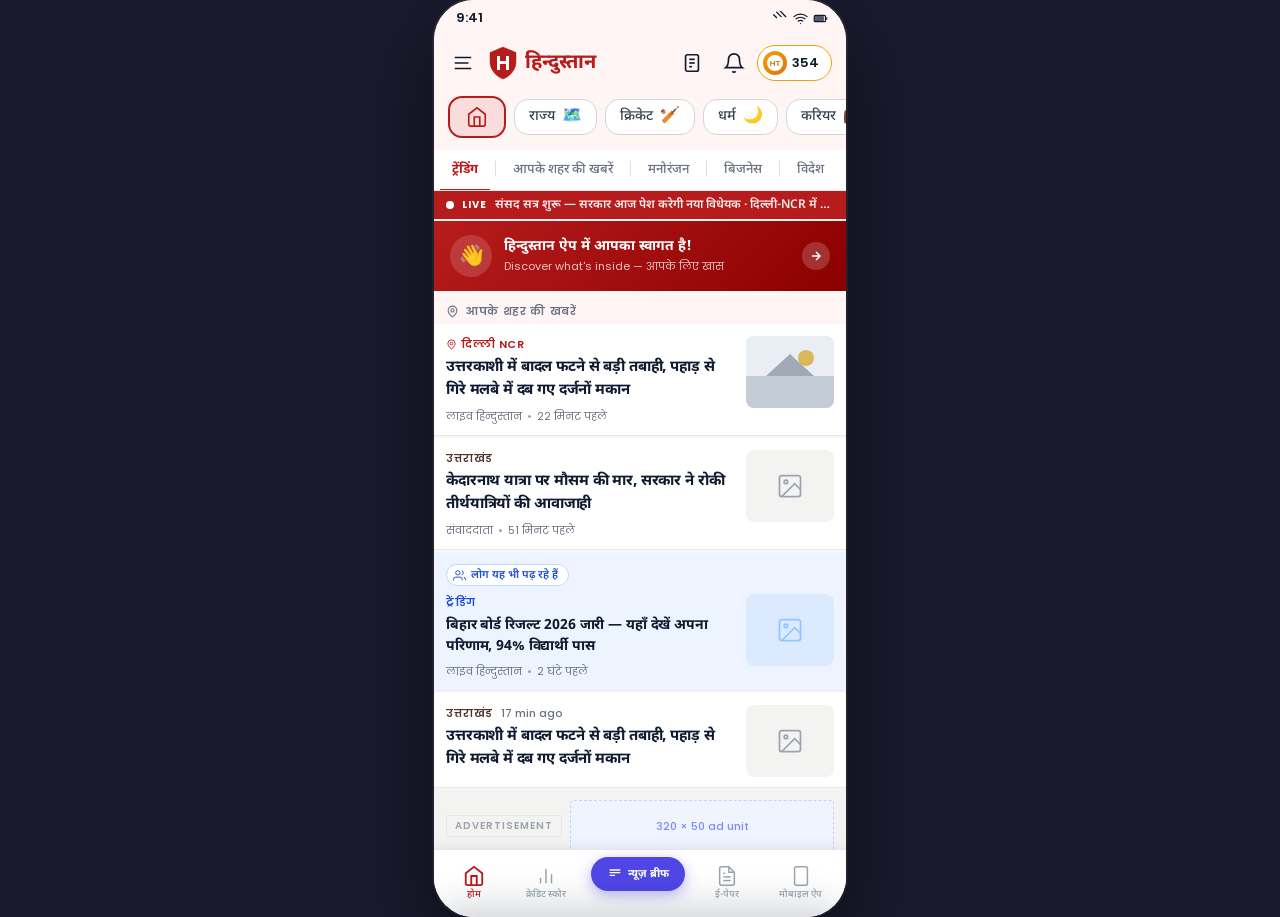
==== commit 6ca6dc2b: "fix: welcome entry banner stretches edge to edge (width:100%)" ====
--- a/lh-home-screen.html
+++ b/lh-home-screen.html
@@ -535,13 +535,16 @@
 
     /* ─── Welcome Entry Banner ───────────────────────── */
     .welcome-entry {
+      width: 100%;
       margin: 0 0 2px;
       background: linear-gradient(135deg, var(--khabar-600) 0%, #8B0000 100%);
-      padding: 14px 14px 14px 14px;
+      padding: 14px 16px;
       display: flex;
       align-items: center;
       gap: 12px;
       cursor: pointer;
+      text-align: left;
+      border-radius: 0;
       transition: opacity var(--duration-sm);
     }
     .welcome-entry:hover { opacity: 0.93; }
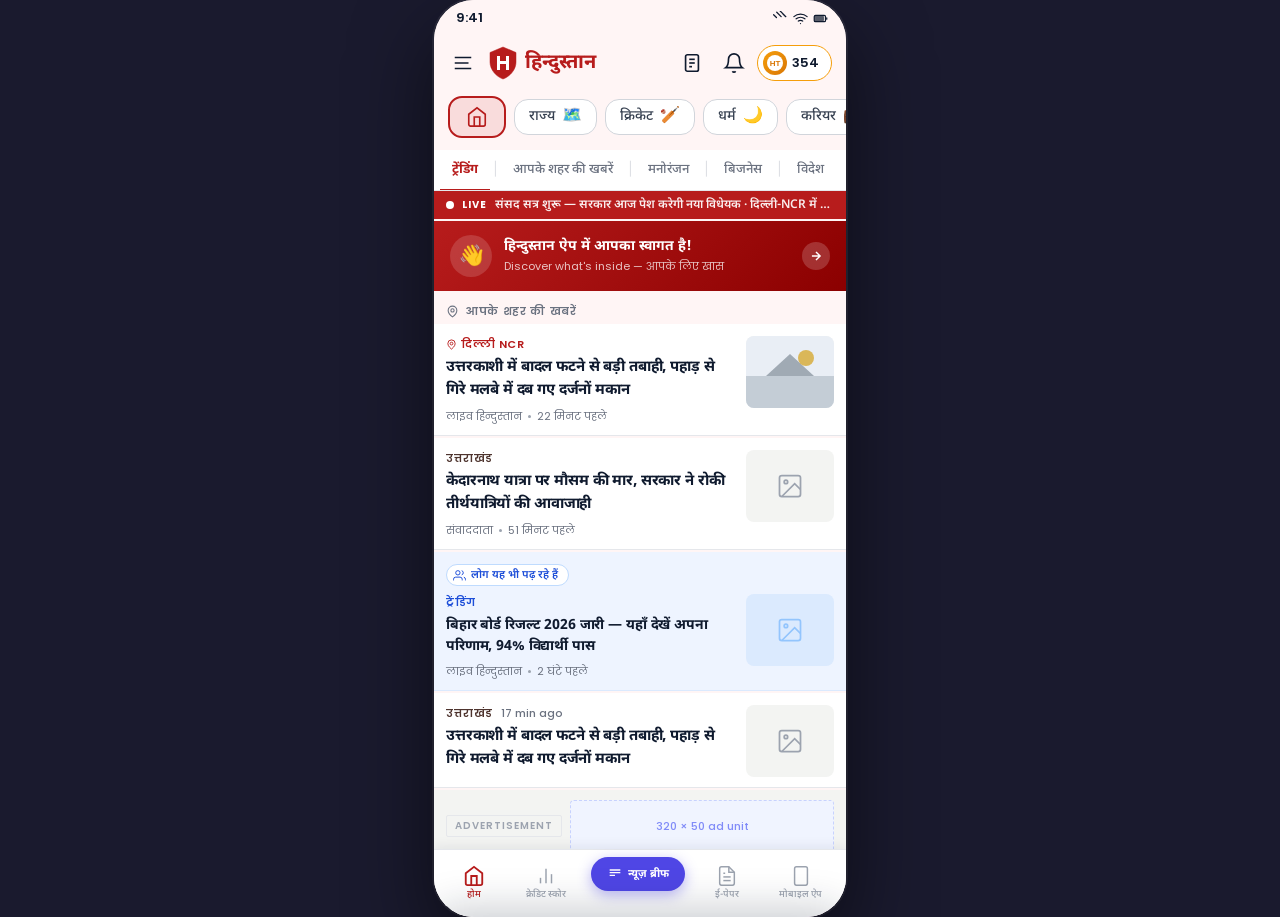
==== commit 56eb4f41: "feat: redesign welcome bottom sheet with showcase-style feature cards + news snippets" ====
--- a/lh-home-screen.html
+++ b/lh-home-screen.html
@@ -605,7 +605,7 @@
       z-index: 50;
       display: flex;
       flex-direction: column;
-      max-height: 74%;
+      max-height: 88%;
       box-shadow: 0 -8px 40px rgba(15,26,46,0.22);
       transform: translateY(100%);
       transition: transform 0.44s var(--ease-out);
@@ -663,36 +663,37 @@
     }
     .ws-body::-webkit-scrollbar { display: none; }
 
-    .ws-eyebrow {
-      font-family: var(--font-latin);
-      font-size: 10px;
-      font-weight: 700;
-      letter-spacing: 0.1em;
-      text-transform: uppercase;
-      color: var(--ink-300);
+    /* ─── Feature Cards (showcase-matched style) ─────── */
+    .feat-card {
+      border-radius: 12px;
       margin-bottom: 10px;
-    }
-
-    .feat-row {
-      display: flex;
-      align-items: center;
-      gap: 12px;
-      padding: 10px 0;
-      border-bottom: 1px solid var(--line);
-    }
-    .feat-row:last-child { border-bottom: none; }
+      overflow: hidden;
+    }
+    .fc-local  { background: #E8F5E9; }
+    .fc-kaam   { background: #FFF3E0; }
+    .fc-jobs   { background: #E8EAF6; }
+    .fc-astro  { background: #F3E5F5; }
+    .fc-sports { background: #FFF5F5; }
+
+    .feat-card-header {
+      display: flex;
+      align-items: center;
+      gap: 10px;
+      padding: 12px 12px 8px;
+    }
     .feat-icon {
-      width: 38px; height: 38px;
-      border-radius: var(--radius-md);
+      width: 40px; height: 40px;
+      border-radius: 10px;
       display: flex; align-items: center; justify-content: center;
       flex-shrink: 0;
     }
-    .feat-icon svg { width:20px; height:20px; stroke:currentColor; stroke-width:1.6; fill:none; }
-    .fi-local  { background: #E8F5E9; color: #1B5E20; }
-    .fi-kaam   { background: #FFF3E0; color: #E65100; }
-    .fi-jobs   { background: #E8EAF6; color: #1A237E; }
-    .fi-astro  { background: #F3E5F5; color: #6A1B9A; }
-    .fi-sports { background: #FFF5F5; color: var(--khabar-600); }
+    .feat-icon svg { width:22px; height:22px; stroke:currentColor; stroke-width:1.6; fill:none; }
+    .fi-local  { background: #C8E6C9; color: #1B5E20; }
+    .fi-kaam   { background: #FFE0B2; color: #E65100; }
+    .fi-jobs   { background: #C5CAE9; color: #1A237E; }
+    .fi-astro  { background: #E1BEE7; color: #6A1B9A; }
+    .fi-sports { background: #FFCDD2; color: var(--khabar-600); }
+
     .feat-text { flex: 1; min-width: 0; }
     .feat-name {
       font-family: var(--font-deva);
@@ -703,12 +704,43 @@
     }
     .feat-desc {
       font-family: var(--font-deva);
-      font-size: 12px;
+      font-size: 11px;
       color: var(--ink-500);
       line-height: 1.4;
     }
-    .feat-chevron { color: var(--ink-300); flex-shrink: 0; }
+    .feat-chevron { color: var(--ink-300); flex-shrink: 0; margin-left: auto; }
     .feat-chevron svg { width:16px; height:16px; stroke:currentColor; stroke-width:2; fill:none; }
+
+    .feat-news-list {
+      margin: 0 12px 12px;
+      background: rgba(255,255,255,0.72);
+      border-radius: 8px;
+      overflow: hidden;
+      border: 1px solid rgba(0,0,0,0.05);
+    }
+    .feat-news-item {
+      display: flex;
+      align-items: flex-start;
+      gap: 7px;
+      padding: 7px 10px;
+      border-bottom: 1px solid rgba(0,0,0,0.05);
+      font-family: var(--font-deva);
+      font-size: 11.5px;
+      line-height: 1.45;
+      color: var(--ink-700);
+    }
+    .feat-news-item:last-child { border-bottom: none; }
+    .feat-news-dot {
+      width: 5px; height: 5px;
+      border-radius: 50%;
+      flex-shrink: 0;
+      margin-top: 5px;
+    }
+    .fc-local  .feat-news-dot { background: #1B5E20; }
+    .fc-kaam   .feat-news-dot { background: #E65100; }
+    .fc-jobs   .feat-news-dot { background: #1A237E; }
+    .fc-astro  .feat-news-dot { background: #6A1B9A; }
+    .fc-sports .feat-news-dot { background: var(--khabar-600); }
 
     .ws-footer {
       padding: 14px 16px;
@@ -858,7 +890,7 @@
   <main class="feed" id="main" aria-label="खबरें">
 
     <!-- ── Welcome entry banner ── -->
-    <button class="welcome-entry" onclick="openWelcomeSheet()" aria-haspopup="dialog" aria-label="ऐप की विशेषताएँ देखें">
+    <button class="welcome-entry" onclick="window.location.href='lh-feature-showcase.html'" aria-label="ऐप की विशेषताएँ देखें">
       <div class="we-icon" aria-hidden="true">👋</div>
       <div class="we-text">
         <div class="we-title">हिन्दुस्तान ऐप में आपका स्वागत है!</div>
@@ -1044,61 +1076,95 @@
     <div class="ws-divider" aria-hidden="true"></div>
 
     <div class="ws-body">
-      <p class="ws-eyebrow">अंदर क्या है</p>
-
-      <div class="feat-row">
-        <div class="feat-icon fi-local" aria-hidden="true">
-          <svg viewBox="0 0 24 24"><path d="M20 10c0 6-8 12-8 12s-8-6-8-12a8 8 0 0 1 16 0Z"/><circle cx="12" cy="10" r="3"/></svg>
-        </div>
-        <div class="feat-text">
-          <div class="feat-name">स्थानीय खबरें</div>
-          <div class="feat-desc">शहर-राज्य की हर ताज़ा खबर</div>
-        </div>
-        <div class="feat-chevron"><svg viewBox="0 0 24 24"><path d="M9 18l6-6-6-6"/></svg></div>
-      </div>
-
-      <div class="feat-row">
-        <div class="feat-icon fi-kaam" aria-hidden="true">
-          <svg viewBox="0 0 24 24"><path d="M12 2v20M17 5H9.5a3.5 3.5 0 0 0 0 7h5a3.5 3.5 0 0 1 0 7H6"/></svg>
-        </div>
-        <div class="feat-text">
-          <div class="feat-name">काम की खबर</div>
-          <div class="feat-desc">रोज़मर्रा की ज़रूरी जानकारी</div>
-        </div>
-        <div class="feat-chevron"><svg viewBox="0 0 24 24"><path d="M9 18l6-6-6-6"/></svg></div>
-      </div>
-
-      <div class="feat-row">
-        <div class="feat-icon fi-jobs" aria-hidden="true">
-          <svg viewBox="0 0 24 24"><rect x="2" y="7" width="20" height="14" rx="2"/><path d="M16 21V5a2 2 0 0 0-2-2h-4a2 2 0 0 0-2 2v16"/></svg>
-        </div>
-        <div class="feat-text">
-          <div class="feat-name">सरकारी नौकरी</div>
-          <div class="feat-desc">Vacancy और परीक्षा अपडेट</div>
-        </div>
-        <div class="feat-chevron"><svg viewBox="0 0 24 24"><path d="M9 18l6-6-6-6"/></svg></div>
-      </div>
-
-      <div class="feat-row">
-        <div class="feat-icon fi-astro" aria-hidden="true">
-          <svg viewBox="0 0 24 24"><circle cx="12" cy="12" r="10"/><path d="M12 2a15.3 15.3 0 0 1 4 10 15.3 15.3 0 0 1-4 10 15.3 15.3 0 0 1-4-10 15.3 15.3 0 0 1 4-10z"/><path d="M2 12h20"/></svg>
-        </div>
-        <div class="feat-text">
-          <div class="feat-name">राशिफल</div>
-          <div class="feat-desc">आज का राशिफल व पंचांग</div>
-        </div>
-        <div class="feat-chevron"><svg viewBox="0 0 24 24"><path d="M9 18l6-6-6-6"/></svg></div>
-      </div>
-
-      <div class="feat-row">
-        <div class="feat-icon fi-sports" aria-hidden="true">
-          <svg viewBox="0 0 24 24"><circle cx="12" cy="12" r="10"/><path d="M4.93 4.93 19.07 19.07"/><path d="M4.93 19.07 19.07 4.93"/></svg>
-        </div>
-        <div class="feat-text">
-          <div class="feat-name">खेल</div>
-          <div class="feat-desc">क्रिकेट लाइव स्कोर और IPL अपडेट</div>
-        </div>
-        <div class="feat-chevron"><svg viewBox="0 0 24 24"><path d="M9 18l6-6-6-6"/></svg></div>
+
+      <!-- स्थानीय खबरें -->
+      <div class="feat-card fc-local">
+        <div class="feat-card-header">
+          <div class="feat-icon fi-local" aria-hidden="true">
+            <svg viewBox="0 0 24 24"><path d="M20 10c0 6-8 12-8 12s-8-6-8-12a8 8 0 0 1 16 0Z"/><circle cx="12" cy="10" r="3"/></svg>
+          </div>
+          <div class="feat-text">
+            <div class="feat-name">स्थानीय खबरें</div>
+            <div class="feat-desc">शहर-राज्य की हर ताज़ा खबर</div>
+          </div>
+          <div class="feat-chevron"><svg viewBox="0 0 24 24"><path d="M9 18l6-6-6-6"/></svg></div>
+        </div>
+        <div class="feat-news-list">
+          <div class="feat-news-item"><span class="feat-news-dot"></span><span>दिल्ली में भारी बारिश, कई इलाकों में जलभराव</span></div>
+          <div class="feat-news-item"><span class="feat-news-dot"></span><span>UP: किसानों को 1000 करोड़ की राहत</span></div>
+        </div>
+      </div>
+
+      <!-- काम की खबर -->
+      <div class="feat-card fc-kaam">
+        <div class="feat-card-header">
+          <div class="feat-icon fi-kaam" aria-hidden="true">
+            <svg viewBox="0 0 24 24"><path d="M12 2v20M17 5H9.5a3.5 3.5 0 0 0 0 7h5a3.5 3.5 0 0 1 0 7H6"/></svg>
+          </div>
+          <div class="feat-text">
+            <div class="feat-name">काम की खबर</div>
+            <div class="feat-desc">रोज़मर्रा की ज़रूरी जानकारी</div>
+          </div>
+          <div class="feat-chevron"><svg viewBox="0 0 24 24"><path d="M9 18l6-6-6-6"/></svg></div>
+        </div>
+        <div class="feat-news-list">
+          <div class="feat-news-item"><span class="feat-news-dot"></span><span>PM किसान 16वीं किस्त — ऐसे चेक करें स्टेटस</span></div>
+          <div class="feat-news-item"><span class="feat-news-dot"></span><span>पेट्रोल-डीजल नए रेट जारी, जानें अपने शहर में</span></div>
+        </div>
+      </div>
+
+      <!-- सरकारी नौकरी -->
+      <div class="feat-card fc-jobs">
+        <div class="feat-card-header">
+          <div class="feat-icon fi-jobs" aria-hidden="true">
+            <svg viewBox="0 0 24 24"><rect x="2" y="7" width="20" height="14" rx="2"/><path d="M16 21V5a2 2 0 0 0-2-2h-4a2 2 0 0 0-2 2v16"/></svg>
+          </div>
+          <div class="feat-text">
+            <div class="feat-name">सरकारी नौकरी</div>
+            <div class="feat-desc">Vacancy और परीक्षा अपडेट</div>
+          </div>
+          <div class="feat-chevron"><svg viewBox="0 0 24 24"><path d="M9 18l6-6-6-6"/></svg></div>
+        </div>
+        <div class="feat-news-list">
+          <div class="feat-news-item"><span class="feat-news-dot"></span><span>UPSC 2025: 1105 पदों पर भर्ती, आवेदन शुरू</span></div>
+          <div class="feat-news-item"><span class="feat-news-dot"></span><span>Railway में 35,281 रिक्तियाँ — तारीख 15 जुलाई</span></div>
+        </div>
+      </div>
+
+      <!-- राशिफल -->
+      <div class="feat-card fc-astro">
+        <div class="feat-card-header">
+          <div class="feat-icon fi-astro" aria-hidden="true">
+            <svg viewBox="0 0 24 24"><circle cx="12" cy="12" r="10"/><path d="M12 2a15.3 15.3 0 0 1 4 10 15.3 15.3 0 0 1-4 10 15.3 15.3 0 0 1-4-10 15.3 15.3 0 0 1 4-10z"/><path d="M2 12h20"/></svg>
+          </div>
+          <div class="feat-text">
+            <div class="feat-name">राशिफल</div>
+            <div class="feat-desc">आज का राशिफल व पंचांग</div>
+          </div>
+          <div class="feat-chevron"><svg viewBox="0 0 24 24"><path d="M9 18l6-6-6-6"/></svg></div>
+        </div>
+        <div class="feat-news-list">
+          <div class="feat-news-item"><span class="feat-news-dot"></span><span>मेष राशि: आज धन लाभ के प्रबल योग</span></div>
+          <div class="feat-news-item"><span class="feat-news-dot"></span><span>वृषभ राशि: नया काम शुभ, स्वास्थ्य पर ध्यान</span></div>
+        </div>
+      </div>
+
+      <!-- खेल -->
+      <div class="feat-card fc-sports">
+        <div class="feat-card-header">
+          <div class="feat-icon fi-sports" aria-hidden="true">
+            <svg viewBox="0 0 24 24"><circle cx="12" cy="12" r="10"/><path d="M4.93 4.93 19.07 19.07"/><path d="M4.93 19.07 19.07 4.93"/></svg>
+          </div>
+          <div class="feat-text">
+            <div class="feat-name">खेल</div>
+            <div class="feat-desc">क्रिकेट लाइव स्कोर और IPL अपडेट</div>
+          </div>
+          <div class="feat-chevron"><svg viewBox="0 0 24 24"><path d="M9 18l6-6-6-6"/></svg></div>
+        </div>
+        <div class="feat-news-list">
+          <div class="feat-news-item"><span class="feat-news-dot"></span><span>IND vs ENG: रोहित शर्मा का शतक, भारत आगे</span></div>
+          <div class="feat-news-item"><span class="feat-news-dot"></span><span>IPL 2025: मुंबई ने चेन्नई को 6 विकेट से हराया</span></div>
+        </div>
       </div>
 
     </div><!-- /ws-body -->
